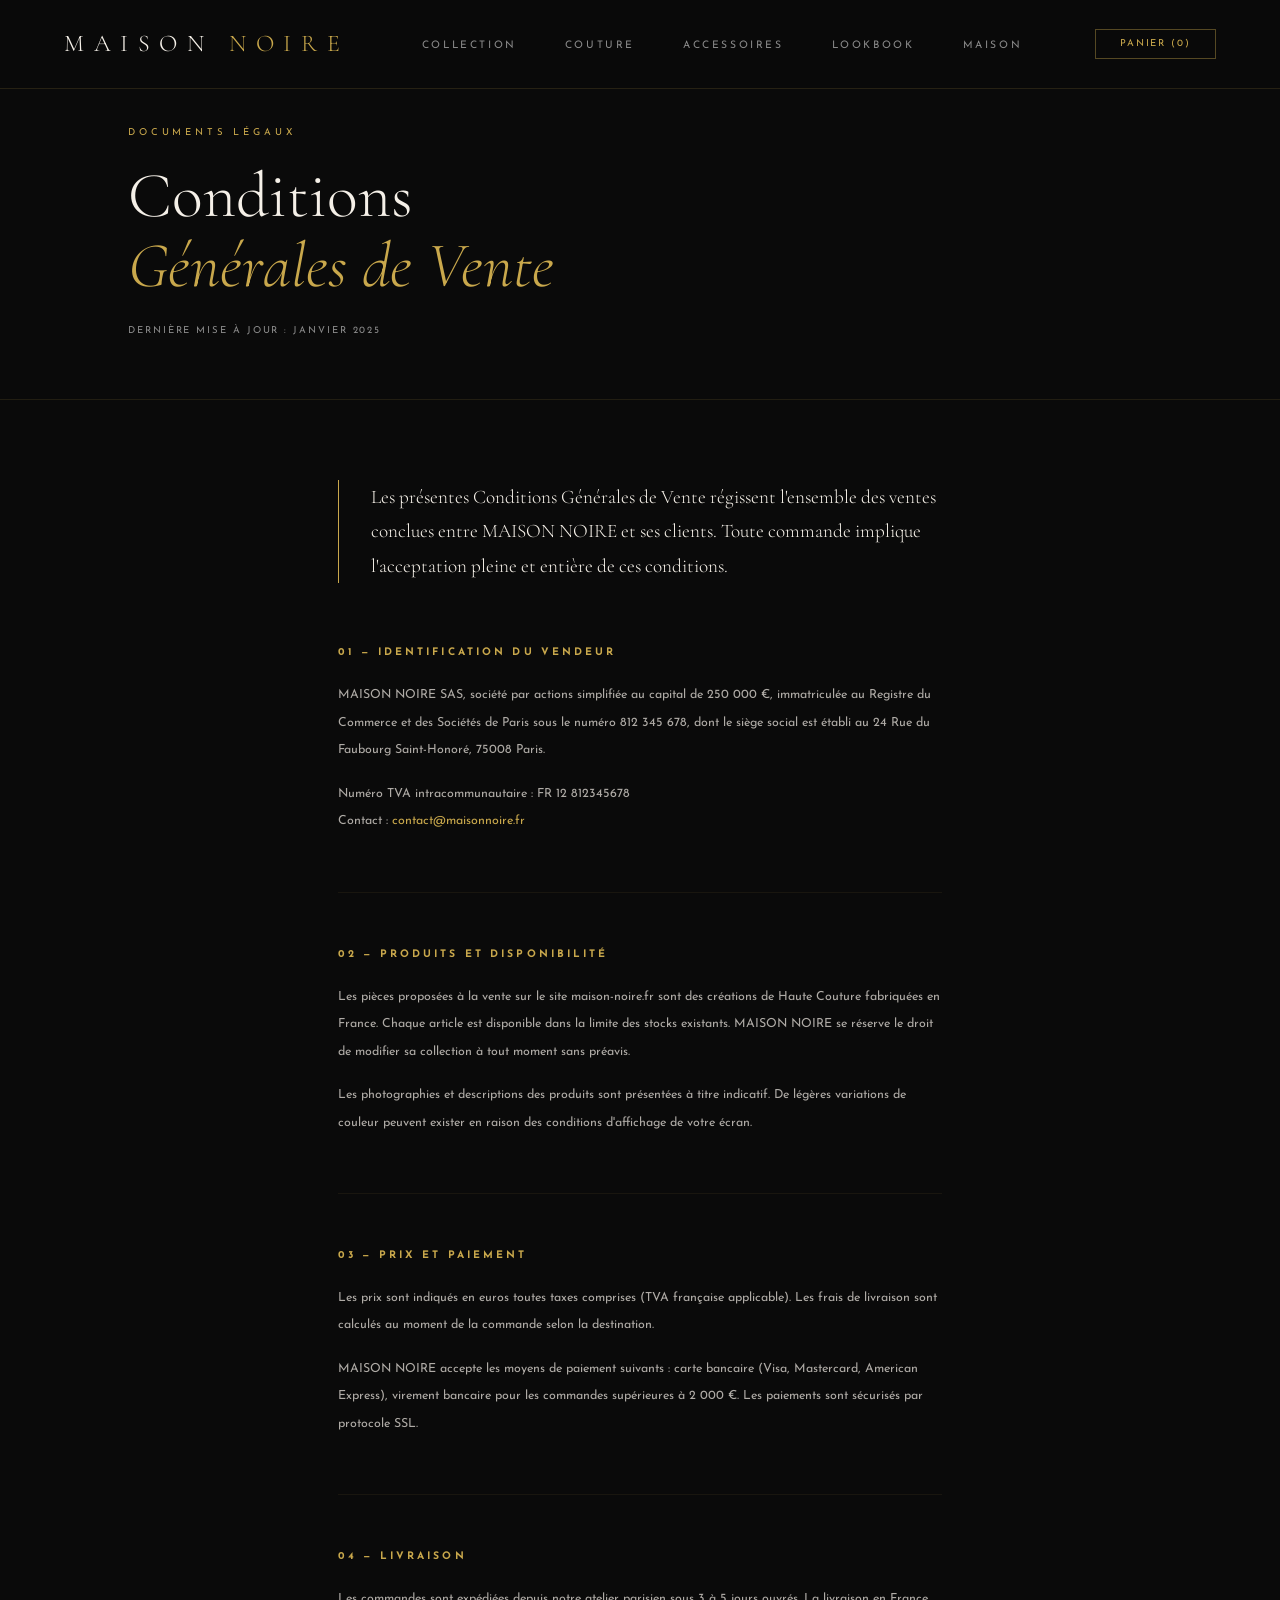
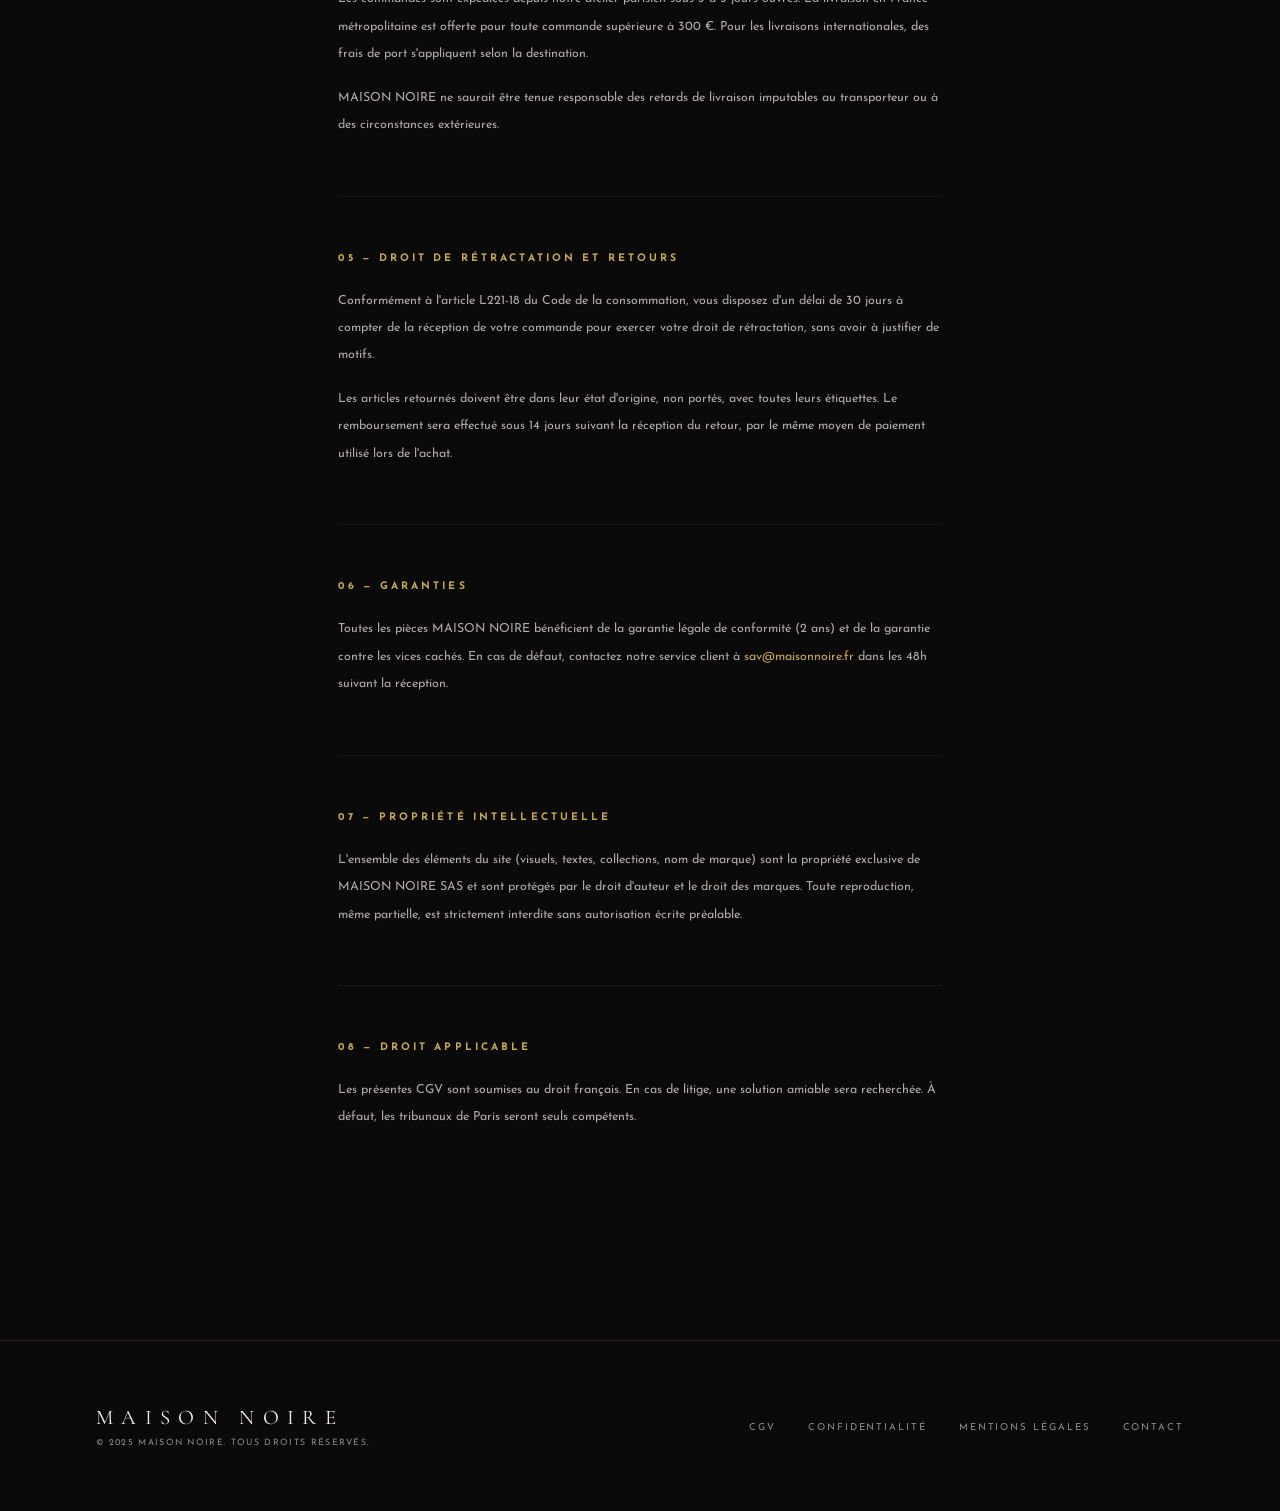
==== CGV/index.html @ 770fe979 "Premier commit" ====
<!DOCTYPE html>
<html lang="fr">
<head>
  <meta charset="UTF-8">
  <meta name="viewport" content="width=device-width, initial-scale=1.0">
  <title>CGV — MAISON NOIRE</title>
  <link rel="stylesheet" href="style.css">
</head>
<body>

  <div class="loader"><div class="loader-text">MAISON NOIRE</div></div>

  <nav>
    <a href="../Homepage/index.html" class="logo">MAISON <span>NOIRE</span></a>
    <ul class="nav-links">
      <li><a href="../Collection/index.html">Collection</a></li>
      <li><a href="../Couture/index.html">Couture</a></li>
      <li><a href="../Accessoires/index.html">Accessoires</a></li>
      <li><a href="../Lookbook/index.html">Lookbook</a></li>
      <li><a href="../Maison/index.html">Maison</a></li>
    </ul>
    <div class="nav-right"><button class="cart-btn">Panier (0)</button></div>
  </nav>

  <div class="legal-hero">
    <p class="legal-label">Documents légaux</p>
    <h1 class="legal-title">Conditions<br><em>Générales de Vente</em></h1>
    <p class="legal-date">Dernière mise à jour : janvier 2025</p>
  </div>

  <main class="legal-content">

    <div class="legal-intro">
      Les présentes Conditions Générales de Vente régissent l'ensemble des ventes conclues entre MAISON NOIRE et ses clients. Toute commande implique l'acceptation pleine et entière de ces conditions.
    </div>

    <div class="legal-section">
      <h2>01 — Identification du vendeur</h2>
      <p>MAISON NOIRE SAS, société par actions simplifiée au capital de 250 000 €, immatriculée au Registre du Commerce et des Sociétés de Paris sous le numéro 812 345 678, dont le siège social est établi au 24 Rue du Faubourg Saint-Honoré, 75008 Paris.</p>
      <p>Numéro TVA intracommunautaire : FR 12 812345678<br>Contact : <span class="or">contact@maisonnoire.fr</span></p>
    </div>

    <div class="legal-section">
      <h2>02 — Produits et disponibilité</h2>
      <p>Les pièces proposées à la vente sur le site maison-noire.fr sont des créations de Haute Couture fabriquées en France. Chaque article est disponible dans la limite des stocks existants. MAISON NOIRE se réserve le droit de modifier sa collection à tout moment sans préavis.</p>
      <p>Les photographies et descriptions des produits sont présentées à titre indicatif. De légères variations de couleur peuvent exister en raison des conditions d'affichage de votre écran.</p>
    </div>

    <div class="legal-section">
      <h2>03 — Prix et paiement</h2>
      <p>Les prix sont indiqués en euros toutes taxes comprises (TVA française applicable). Les frais de livraison sont calculés au moment de la commande selon la destination.</p>
      <p>MAISON NOIRE accepte les moyens de paiement suivants : carte bancaire (Visa, Mastercard, American Express), virement bancaire pour les commandes supérieures à 2 000 €. Les paiements sont sécurisés par protocole SSL.</p>
    </div>

    <div class="legal-section">
      <h2>04 — Livraison</h2>
      <p>Les commandes sont expédiées depuis notre atelier parisien sous 3 à 5 jours ouvrés. La livraison en France métropolitaine est offerte pour toute commande supérieure à 300 €. Pour les livraisons internationales, des frais de port s'appliquent selon la destination.</p>
      <p>MAISON NOIRE ne saurait être tenue responsable des retards de livraison imputables au transporteur ou à des circonstances extérieures.</p>
    </div>

    <div class="legal-section">
      <h2>05 — Droit de rétractation et retours</h2>
      <p>Conformément à l'article L221-18 du Code de la consommation, vous disposez d'un délai de 30 jours à compter de la réception de votre commande pour exercer votre droit de rétractation, sans avoir à justifier de motifs.</p>
      <p>Les articles retournés doivent être dans leur état d'origine, non portés, avec toutes leurs étiquettes. Le remboursement sera effectué sous 14 jours suivant la réception du retour, par le même moyen de paiement utilisé lors de l'achat.</p>
    </div>

    <div class="legal-section">
      <h2>06 — Garanties</h2>
      <p>Toutes les pièces MAISON NOIRE bénéficient de la garantie légale de conformité (2 ans) et de la garantie contre les vices cachés. En cas de défaut, contactez notre service client à <span class="or">sav@maisonnoire.fr</span> dans les 48h suivant la réception.</p>
    </div>

    <div class="legal-section">
      <h2>07 — Propriété intellectuelle</h2>
      <p>L'ensemble des éléments du site (visuels, textes, collections, nom de marque) sont la propriété exclusive de MAISON NOIRE SAS et sont protégés par le droit d'auteur et le droit des marques. Toute reproduction, même partielle, est strictement interdite sans autorisation écrite préalable.</p>
    </div>

    <div class="legal-section">
      <h2>08 — Droit applicable</h2>
      <p>Les présentes CGV sont soumises au droit français. En cas de litige, une solution amiable sera recherchée. À défaut, les tribunaux de Paris seront seuls compétents.</p>
    </div>

  </main>

  <footer>
    <div>
      <div class="footer-logo">MAISON NOIRE</div>
      <div class="footer-copy">© 2025 Maison Noire. Tous droits réservés.</div>
    </div>
    <ul class="footer-links">
      <li><a href="../CGV/index.html">CGV</a></li>
      <li><a href="../Confidentialite/index.html">Confidentialité</a></li>
      <li><a href="../Mentions-Legales/index.html">Mentions Légales</a></li>
      <li><a href="../Contact/index.html">Contact</a></li>
    </ul>
  </footer>

  <script src="../shared.js"></script>
</body>
</html>
---- CGV/style.css ----
/* ============================================================
   Pages Légales & Contact — style.css
   ============================================================ */
@import url('../shared.css');

/* ── Hero légal ── */
.legal-hero, .contact-hero {
  min-height: 40vh;
  display: flex; flex-direction: column;
  justify-content: flex-end;
  padding: 8rem 8rem 4rem;
  border-bottom: 1px solid rgba(201,168,76,0.12);
  position: relative; overflow: hidden;
}
.legal-label {
  font-size: 0.6rem; letter-spacing: 0.4em;
  text-transform: uppercase; color: var(--or);
  margin-bottom: 1.5rem;
}
.legal-title {
  font-family: 'Cormorant Garamond', serif;
  font-size: clamp(2.5rem, 5vw, 5rem);
  font-weight: 300; line-height: 1.1;
  margin-bottom: 1.5rem;
}
.legal-title em { color: var(--or); font-style: italic; }
.legal-date {
  font-size: 0.6rem; letter-spacing: 0.2em;
  text-transform: uppercase; color: var(--gris);
}
.contact-hero-sub {
  font-size: 0.7rem; letter-spacing: 0.1em;
  color: var(--gris); line-height: 2; max-width: 40ch;
}

/* ── Contenu légal ── */
.legal-content {
  max-width: 860px; margin: 0 auto;
  padding: 5rem 8rem 6rem;
}
.legal-intro {
  font-family: 'Cormorant Garamond', serif;
  font-size: 1.2rem; font-weight: 300;
  line-height: 1.8; color: var(--creme);
  border-left: 1px solid var(--or);
  padding-left: 2rem; margin-bottom: 4rem;
}
.legal-section {
  margin-bottom: 3.5rem;
  padding-bottom: 3.5rem;
  border-bottom: 1px solid rgba(201,168,76,0.08);
}
.legal-section:last-child { border-bottom: none; }
.legal-section h2 {
  font-family: 'Josefin Sans', sans-serif;
  font-size: 0.65rem; letter-spacing: 0.3em;
  text-transform: uppercase; color: var(--or);
  margin-bottom: 1.5rem;
}
.legal-section p {
  font-size: 0.78rem; line-height: 2.2;
  color: rgba(245,240,232,0.7);
  margin-bottom: 1rem;
}
.legal-section p:last-child { margin-bottom: 0; }
.legal-section ul {
  list-style: none; margin: 1rem 0 1rem 1rem;
}
.legal-section ul li {
  font-size: 0.75rem; line-height: 2;
  color: rgba(245,240,232,0.65);
  padding-left: 1.2rem; position: relative;
}
.legal-section ul li::before {
  content: '–'; position: absolute; left: 0;
  color: var(--or); opacity: 0.5;
}
.legal-section strong { color: var(--creme); font-weight: 400; }
.or { color: var(--or); }

/* ── Layout Contact ── */
.contact-layout {
  display: grid; grid-template-columns: 1fr 1.4fr;
  gap: 6rem; padding: 5rem 8rem 6rem;
  max-width: 1200px; margin: 0 auto;
}

/* Blocs info */
.contact-info { display: flex; flex-direction: column; gap: 2.5rem; }
.contact-block {
  display: flex; gap: 1.5rem; align-items: flex-start;
  padding-bottom: 2.5rem;
  border-bottom: 1px solid rgba(201,168,76,0.08);
}
.contact-block:last-child { border-bottom: none; }
.contact-block-icon {
  width: 42px; height: 42px; flex-shrink: 0;
  border: 1px solid rgba(201,168,76,0.2);
  display: flex; align-items: center; justify-content: center;
  color: var(--or);
}
.contact-block-title {
  font-size: 0.6rem; letter-spacing: 0.25em;
  text-transform: uppercase; color: var(--or);
  margin-bottom: 0.6rem;
}
.contact-block-text {
  font-size: 0.8rem; line-height: 1.9;
  color: var(--creme); margin-bottom: 0.4rem;
}
.contact-block-text.or { color: var(--or); }
.contact-block-sub {
  font-size: 0.62rem; letter-spacing: 0.1em;
  color: var(--gris);
}

/* Formulaire */
.contact-form-label {
  font-size: 0.6rem; letter-spacing: 0.3em;
  text-transform: uppercase; color: var(--or);
  margin-bottom: 2rem;
}
.contact-form { display: flex; flex-direction: column; gap: 1.5rem; }
.form-row { display: grid; grid-template-columns: 1fr 1fr; gap: 1.5rem; }
.form-field { display: flex; flex-direction: column; gap: 0.6rem; }
.form-field label {
  font-size: 0.58rem; letter-spacing: 0.22em;
  text-transform: uppercase; color: var(--gris);
}
.form-field input,
.form-field select,
.form-field textarea {
  background: rgba(255,255,255,0.03);
  border: 1px solid rgba(201,168,76,0.15);
  color: var(--creme); padding: 1rem 1.2rem;
  font-family: 'Josefin Sans', sans-serif;
  font-size: 0.72rem; letter-spacing: 0.08em;
  outline: none; transition: border-color 0.3s;
  resize: none;
}
.form-field input::placeholder,
.form-field textarea::placeholder { color: rgba(138,138,138,0.5); }
.form-field input:focus,
.form-field select:focus,
.form-field textarea:focus { border-color: rgba(201,168,76,0.5); }
.form-field select { appearance: none; cursor: pointer; }
.form-field select option { background: #111; color: var(--creme); }

.contact-submit {
  background: var(--or); color: var(--noir);
  border: none; padding: 1.1rem 2.5rem;
  font-family: 'Josefin Sans', sans-serif;
  font-size: 0.62rem; letter-spacing: 0.28em;
  text-transform: uppercase; cursor: pointer;
  align-self: flex-start; transition: background 0.3s;
  margin-top: 0.5rem;
}
.contact-submit:hover { background: var(--creme); }

/* Succès */
.contact-success {
  display: none; flex-direction: column;
  align-items: flex-start; gap: 1.2rem;
  padding: 3rem; border: 1px solid rgba(201,168,76,0.15);
  animation: fadeUp 0.6s ease;
}
.contact-success-icon { font-size: 1.5rem; color: var(--or); opacity: 0.6; }
.contact-success-title {
  font-family: 'Cormorant Garamond', serif;
  font-size: 2rem; font-weight: 300; color: var(--creme);
}
.contact-success-text {
  font-size: 0.72rem; line-height: 2;
  color: var(--gris); max-width: 38ch;
}
.contact-success-sig {
  font-size: 0.58rem; letter-spacing: 0.3em;
  text-transform: uppercase; color: var(--or);
  margin-top: 0.5rem;
}

@media (max-width: 1100px) {
  .legal-content { padding: 4rem; }
  .contact-layout { grid-template-columns: 1fr; padding: 4rem; gap: 4rem; }
  .legal-hero, .contact-hero { padding: 8rem 4rem 3rem; }
}
@media (max-width: 600px) {
  .legal-content, .contact-layout { padding: 3rem 2rem; }
  .legal-hero, .contact-hero { padding: 7rem 2rem 2.5rem; }
  .form-row { grid-template-columns: 1fr; }
}
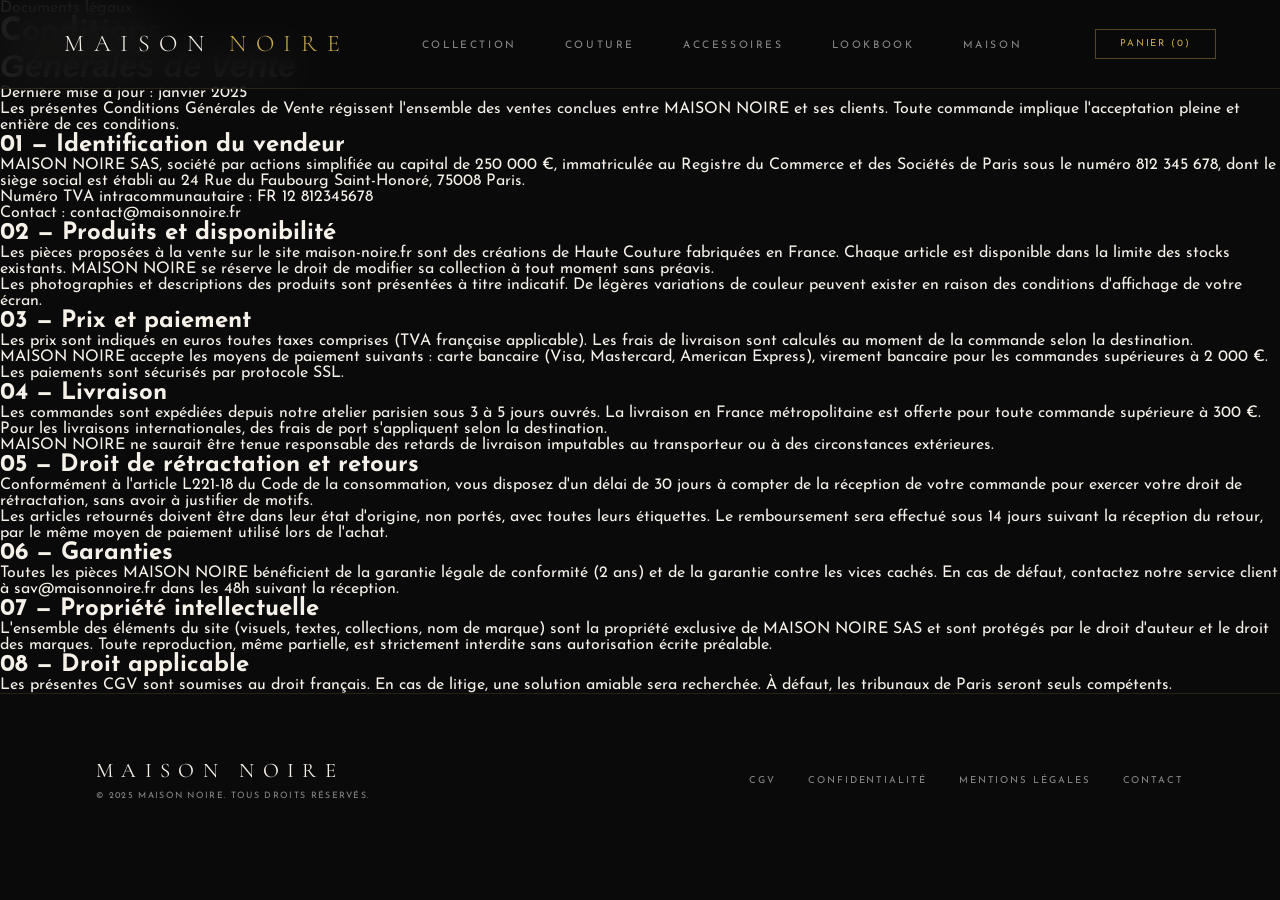
==== commit 0bb09a50: "Fix style.css" ====
--- a/CGV/index.html
+++ b/CGV/index.html
@@ -4,20 +4,20 @@
   <meta charset="UTF-8">
   <meta name="viewport" content="width=device-width, initial-scale=1.0">
   <title>CGV — MAISON NOIRE</title>
-  <link rel="stylesheet" href="style.css">
+  <link rel="stylesheet" href="/Homepage/style.css">
 </head>
 <body>
 
   <div class="loader"><div class="loader-text">MAISON NOIRE</div></div>
 
   <nav>
-    <a href="../Homepage/index.html" class="logo">MAISON <span>NOIRE</span></a>
+    <a href="/Homepage/index.html" class="logo">MAISON <span>NOIRE</span></a>
     <ul class="nav-links">
-      <li><a href="../Collection/index.html">Collection</a></li>
-      <li><a href="../Couture/index.html">Couture</a></li>
-      <li><a href="../Accessoires/index.html">Accessoires</a></li>
-      <li><a href="../Lookbook/index.html">Lookbook</a></li>
-      <li><a href="../Maison/index.html">Maison</a></li>
+      <li><a href="/Collection/index.html">Collection</a></li>
+      <li><a href="/Couture/index.html">Couture</a></li>
+      <li><a href="/Accessoires/index.html">Accessoires</a></li>
+      <li><a href="/Lookbook/index.html">Lookbook</a></li>
+      <li><a href="/Maison/index.html">Maison</a></li>
     </ul>
     <div class="nav-right"><button class="cart-btn">Panier (0)</button></div>
   </nav>
@@ -87,13 +87,13 @@
       <div class="footer-copy">© 2025 Maison Noire. Tous droits réservés.</div>
     </div>
     <ul class="footer-links">
-      <li><a href="../CGV/index.html">CGV</a></li>
-      <li><a href="../Confidentialite/index.html">Confidentialité</a></li>
-      <li><a href="../Mentions-Legales/index.html">Mentions Légales</a></li>
-      <li><a href="../Contact/index.html">Contact</a></li>
+      <li><a href="/CGV/index.html">CGV</a></li>
+      <li><a href="/Confidentialite/index.html">Confidentialité</a></li>
+      <li><a href="/Mentions-Legales/index.html">Mentions Légales</a></li>
+      <li><a href="/Contact/index.html">Contact</a></li>
     </ul>
   </footer>
 
-  <script src="../shared.js"></script>
+  <script src="/shared.js"></script>
 </body>
 </html>
--- a/Homepage/style.css
+++ b/Homepage/style.css
@@ -0,0 +1,86 @@
+/* ============================================================
+   Homepage — style.css  (complète /shared.css)
+   ============================================================ */
+@import url('/shared.css');
+
+.hero {
+  height: 100vh;
+  display: grid; grid-template-columns: 1fr 1fr;
+  overflow: hidden;
+}
+.hero-left {
+  display: flex; flex-direction: column;
+  justify-content: center; padding: 8rem 4rem 4rem 8rem;
+  position: relative;
+}
+.hero-line {
+  position: absolute; left: 0; top: 50%;
+  width: 4rem; height: 1px; background: var(--or);
+}
+.hero-label {
+  font-size: 0.6rem; letter-spacing: 0.4em;
+  text-transform: uppercase; color: var(--or);
+  margin-bottom: 2rem; animation: fadeUp 0.8s ease 1.6s both;
+}
+.hero-title {
+  font-family: 'Cormorant Garamond', serif;
+  font-size: clamp(3.5rem, 6vw, 7rem);
+  font-weight: 300; line-height: 1.05;
+  margin-bottom: 2rem; animation: fadeUp 0.8s ease 1.8s both;
+}
+.hero-title em { font-style: italic; color: var(--or); }
+.hero-desc {
+  font-size: 0.7rem; letter-spacing: 0.1em; line-height: 2;
+  color: var(--gris); max-width: 32ch;
+  margin-bottom: 3rem; animation: fadeUp 0.8s ease 2s both;
+}
+.hero-cta {
+  display: flex; gap: 1.5rem; align-items: center;
+  animation: fadeUp 0.8s ease 2.2s both;
+}
+.btn-primary {
+  background: var(--or); color: var(--noir);
+  border: none; padding: 1rem 2.5rem;
+  font-family: 'Josefin Sans', sans-serif;
+  font-size: 0.65rem; letter-spacing: 0.25em;
+  text-transform: uppercase; cursor: pointer; transition: all 0.3s;
+  text-decoration: none; display: inline-block;
+}
+.btn-primary:hover { background: var(--creme); }
+.btn-ghost {
+  background: none; border: none; color: var(--gris);
+  font-family: 'Josefin Sans', sans-serif;
+  font-size: 0.65rem; letter-spacing: 0.2em;
+  text-transform: uppercase; cursor: pointer;
+  display: flex; align-items: center; gap: 0.5rem;
+  transition: color 0.3s; text-decoration: none;
+}
+.btn-ghost:hover { color: var(--creme); }
+.btn-ghost::before { content: '→'; font-size: 1rem; transition: transform 0.3s; }
+.btn-ghost:hover::before { transform: translateX(4px); }
+.hero-right { position: relative; overflow: hidden; background: #111; }
+.hero-right img {
+  width: 100%; height: 100%;
+  object-fit: cover; object-position: center top; display: block;
+  animation: zoomIn 8s ease forwards 1.4s;
+}
+.hero-badge {
+  position: absolute; bottom: 3rem; left: 3rem;
+  width: 80px; height: 80px;
+  border: 1px solid rgba(201,168,76,0.5); border-radius: 50%;
+  display: flex; align-items: center; justify-content: center;
+  font-size: 0.5rem; letter-spacing: 0.15em;
+  text-transform: uppercase; text-align: center; color: var(--or);
+  animation: rotate 20s linear infinite;
+}
+.hero-number {
+  position: absolute; top: 3rem; right: 3rem;
+  font-family: 'Cormorant Garamond', serif;
+  font-size: 6rem; font-weight: 300;
+  color: rgba(201,168,76,0.08); line-height: 1;
+}
+@media (max-width: 900px) {
+  .hero { grid-template-columns: 1fr; }
+  .hero-right { display: none; }
+  .hero-left { padding: 8rem 2rem 4rem; }
+}
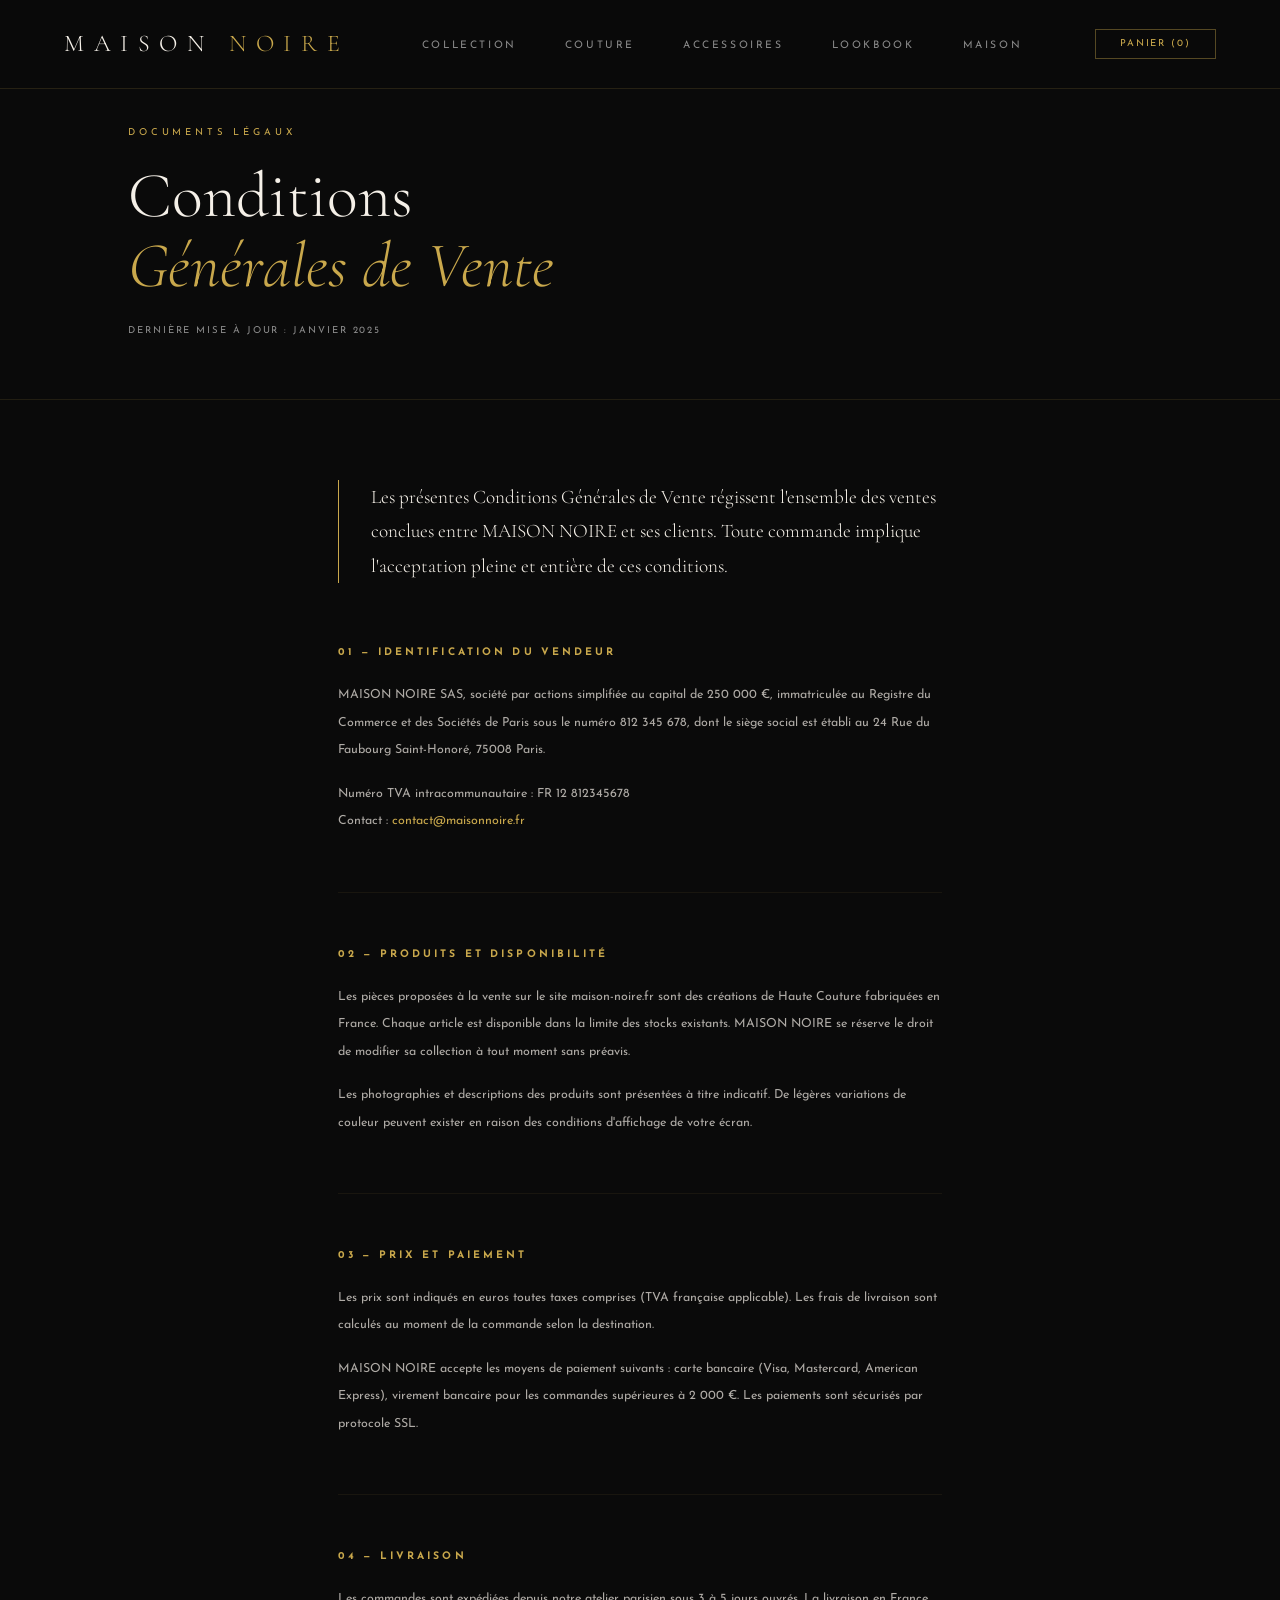
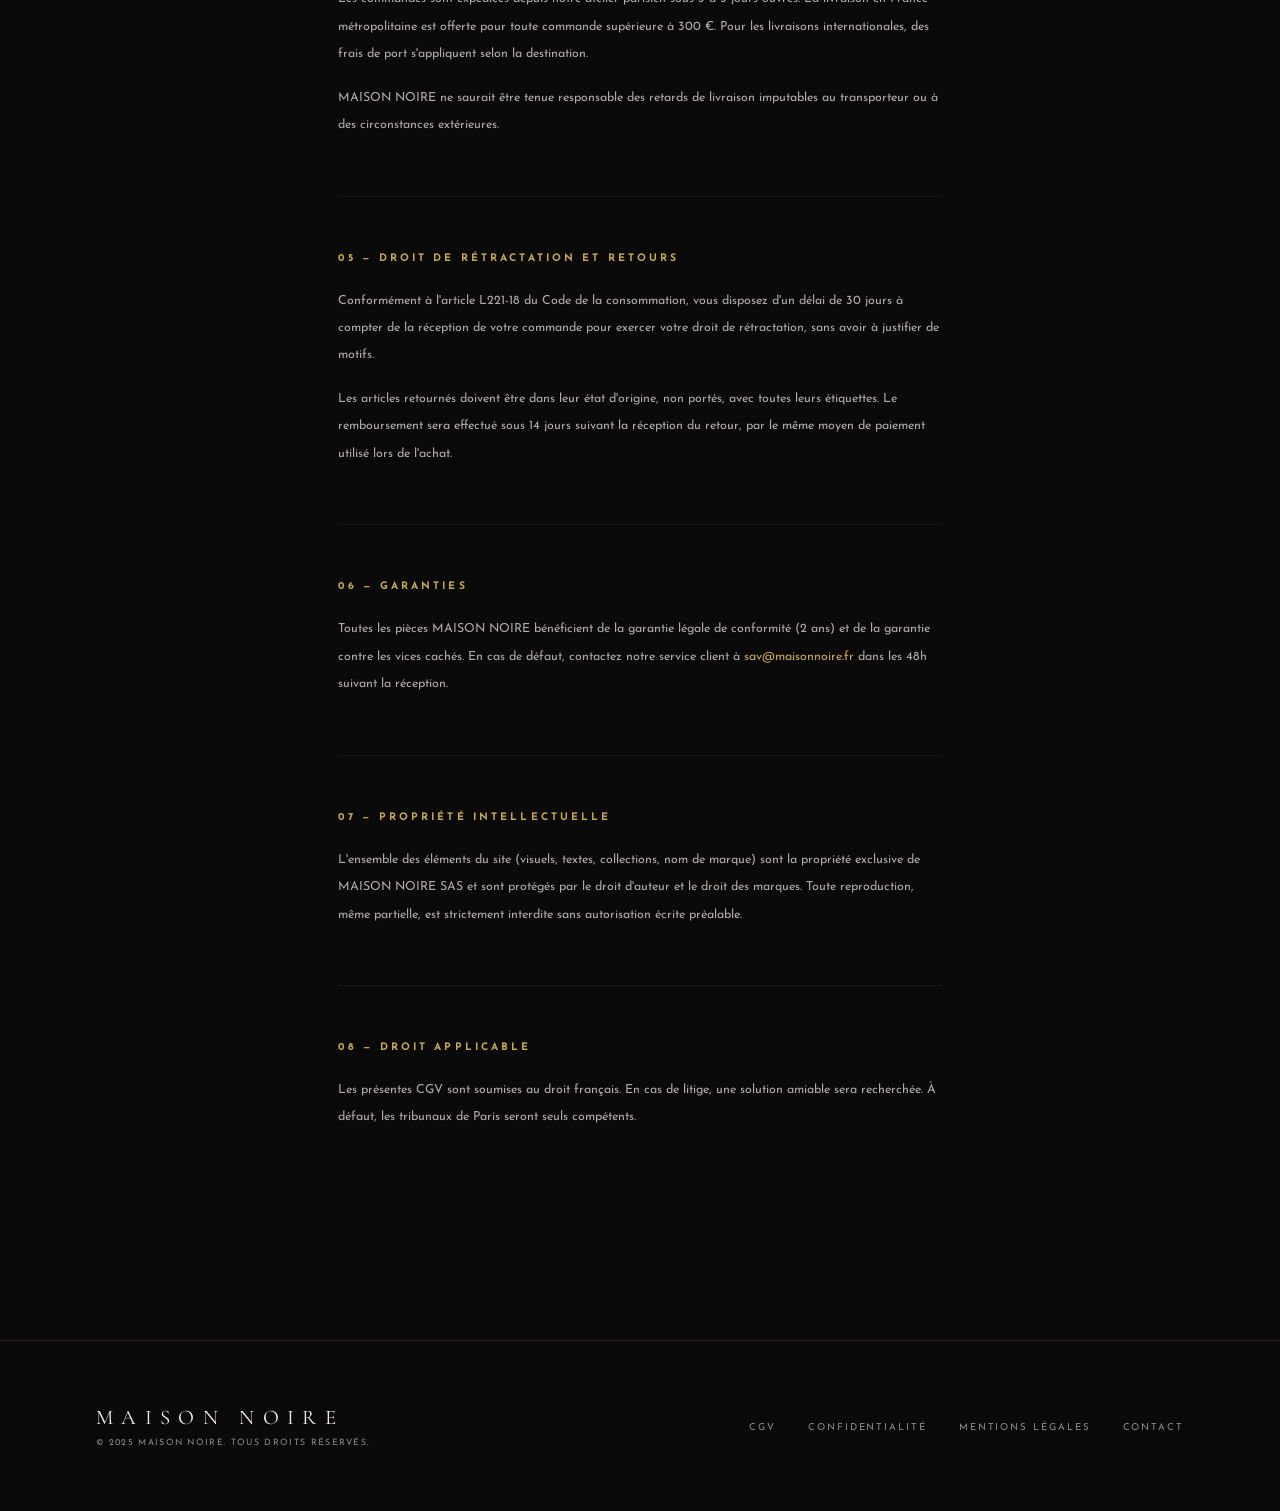
==== commit 56a09d34: "correction style.css" ====
--- a/CGV/index.html
+++ b/CGV/index.html
@@ -4,7 +4,7 @@
   <meta charset="UTF-8">
   <meta name="viewport" content="width=device-width, initial-scale=1.0">
   <title>CGV — MAISON NOIRE</title>
-  <link rel="stylesheet" href="/Homepage/style.css">
+  <link rel="stylesheet" href="/CGV/style.css">
 </head>
 <body>
 
--- a/CGV/style.css
+++ b/CGV/style.css
@@ -0,0 +1,191 @@
+/* ============================================================
+   Pages Légales & Contact — style.css
+   ============================================================ */
+@import url('/shared.css');
+
+/* ── Hero légal ── */
+.legal-hero, .contact-hero {
+  min-height: 40vh;
+  display: flex; flex-direction: column;
+  justify-content: flex-end;
+  padding: 8rem 8rem 4rem;
+  border-bottom: 1px solid rgba(201,168,76,0.12);
+  position: relative; overflow: hidden;
+}
+.legal-label {
+  font-size: 0.6rem; letter-spacing: 0.4em;
+  text-transform: uppercase; color: var(--or);
+  margin-bottom: 1.5rem;
+}
+.legal-title {
+  font-family: 'Cormorant Garamond', serif;
+  font-size: clamp(2.5rem, 5vw, 5rem);
+  font-weight: 300; line-height: 1.1;
+  margin-bottom: 1.5rem;
+}
+.legal-title em { color: var(--or); font-style: italic; }
+.legal-date {
+  font-size: 0.6rem; letter-spacing: 0.2em;
+  text-transform: uppercase; color: var(--gris);
+}
+.contact-hero-sub {
+  font-size: 0.7rem; letter-spacing: 0.1em;
+  color: var(--gris); line-height: 2; max-width: 40ch;
+}
+
+/* ── Contenu légal ── */
+.legal-content {
+  max-width: 860px; margin: 0 auto;
+  padding: 5rem 8rem 6rem;
+}
+.legal-intro {
+  font-family: 'Cormorant Garamond', serif;
+  font-size: 1.2rem; font-weight: 300;
+  line-height: 1.8; color: var(--creme);
+  border-left: 1px solid var(--or);
+  padding-left: 2rem; margin-bottom: 4rem;
+}
+.legal-section {
+  margin-bottom: 3.5rem;
+  padding-bottom: 3.5rem;
+  border-bottom: 1px solid rgba(201,168,76,0.08);
+}
+.legal-section:last-child { border-bottom: none; }
+.legal-section h2 {
+  font-family: 'Josefin Sans', sans-serif;
+  font-size: 0.65rem; letter-spacing: 0.3em;
+  text-transform: uppercase; color: var(--or);
+  margin-bottom: 1.5rem;
+}
+.legal-section p {
+  font-size: 0.78rem; line-height: 2.2;
+  color: rgba(245,240,232,0.7);
+  margin-bottom: 1rem;
+}
+.legal-section p:last-child { margin-bottom: 0; }
+.legal-section ul {
+  list-style: none; margin: 1rem 0 1rem 1rem;
+}
+.legal-section ul li {
+  font-size: 0.75rem; line-height: 2;
+  color: rgba(245,240,232,0.65);
+  padding-left: 1.2rem; position: relative;
+}
+.legal-section ul li::before {
+  content: '–'; position: absolute; left: 0;
+  color: var(--or); opacity: 0.5;
+}
+.legal-section strong { color: var(--creme); font-weight: 400; }
+.or { color: var(--or); }
+
+/* ── Layout Contact ── */
+.contact-layout {
+  display: grid; grid-template-columns: 1fr 1.4fr;
+  gap: 6rem; padding: 5rem 8rem 6rem;
+  max-width: 1200px; margin: 0 auto;
+}
+
+/* Blocs info */
+.contact-info { display: flex; flex-direction: column; gap: 2.5rem; }
+.contact-block {
+  display: flex; gap: 1.5rem; align-items: flex-start;
+  padding-bottom: 2.5rem;
+  border-bottom: 1px solid rgba(201,168,76,0.08);
+}
+.contact-block:last-child { border-bottom: none; }
+.contact-block-icon {
+  width: 42px; height: 42px; flex-shrink: 0;
+  border: 1px solid rgba(201,168,76,0.2);
+  display: flex; align-items: center; justify-content: center;
+  color: var(--or);
+}
+.contact-block-title {
+  font-size: 0.6rem; letter-spacing: 0.25em;
+  text-transform: uppercase; color: var(--or);
+  margin-bottom: 0.6rem;
+}
+.contact-block-text {
+  font-size: 0.8rem; line-height: 1.9;
+  color: var(--creme); margin-bottom: 0.4rem;
+}
+.contact-block-text.or { color: var(--or); }
+.contact-block-sub {
+  font-size: 0.62rem; letter-spacing: 0.1em;
+  color: var(--gris);
+}
+
+/* Formulaire */
+.contact-form-label {
+  font-size: 0.6rem; letter-spacing: 0.3em;
+  text-transform: uppercase; color: var(--or);
+  margin-bottom: 2rem;
+}
+.contact-form { display: flex; flex-direction: column; gap: 1.5rem; }
+.form-row { display: grid; grid-template-columns: 1fr 1fr; gap: 1.5rem; }
+.form-field { display: flex; flex-direction: column; gap: 0.6rem; }
+.form-field label {
+  font-size: 0.58rem; letter-spacing: 0.22em;
+  text-transform: uppercase; color: var(--gris);
+}
+.form-field input,
+.form-field select,
+.form-field textarea {
+  background: rgba(255,255,255,0.03);
+  border: 1px solid rgba(201,168,76,0.15);
+  color: var(--creme); padding: 1rem 1.2rem;
+  font-family: 'Josefin Sans', sans-serif;
+  font-size: 0.72rem; letter-spacing: 0.08em;
+  outline: none; transition: border-color 0.3s;
+  resize: none;
+}
+.form-field input::placeholder,
+.form-field textarea::placeholder { color: rgba(138,138,138,0.5); }
+.form-field input:focus,
+.form-field select:focus,
+.form-field textarea:focus { border-color: rgba(201,168,76,0.5); }
+.form-field select { appearance: none; cursor: pointer; }
+.form-field select option { background: #111; color: var(--creme); }
+
+.contact-submit {
+  background: var(--or); color: var(--noir);
+  border: none; padding: 1.1rem 2.5rem;
+  font-family: 'Josefin Sans', sans-serif;
+  font-size: 0.62rem; letter-spacing: 0.28em;
+  text-transform: uppercase; cursor: pointer;
+  align-self: flex-start; transition: background 0.3s;
+  margin-top: 0.5rem;
+}
+.contact-submit:hover { background: var(--creme); }
+
+/* Succès */
+.contact-success {
+  display: none; flex-direction: column;
+  align-items: flex-start; gap: 1.2rem;
+  padding: 3rem; border: 1px solid rgba(201,168,76,0.15);
+  animation: fadeUp 0.6s ease;
+}
+.contact-success-icon { font-size: 1.5rem; color: var(--or); opacity: 0.6; }
+.contact-success-title {
+  font-family: 'Cormorant Garamond', serif;
+  font-size: 2rem; font-weight: 300; color: var(--creme);
+}
+.contact-success-text {
+  font-size: 0.72rem; line-height: 2;
+  color: var(--gris); max-width: 38ch;
+}
+.contact-success-sig {
+  font-size: 0.58rem; letter-spacing: 0.3em;
+  text-transform: uppercase; color: var(--or);
+  margin-top: 0.5rem;
+}
+
+@media (max-width: 1100px) {
+  .legal-content { padding: 4rem; }
+  .contact-layout { grid-template-columns: 1fr; padding: 4rem; gap: 4rem; }
+  .legal-hero, .contact-hero { padding: 8rem 4rem 3rem; }
+}
+@media (max-width: 600px) {
+  .legal-content, .contact-layout { padding: 3rem 2rem; }
+  .legal-hero, .contact-hero { padding: 7rem 2rem 2.5rem; }
+  .form-row { grid-template-columns: 1fr; }
+}
